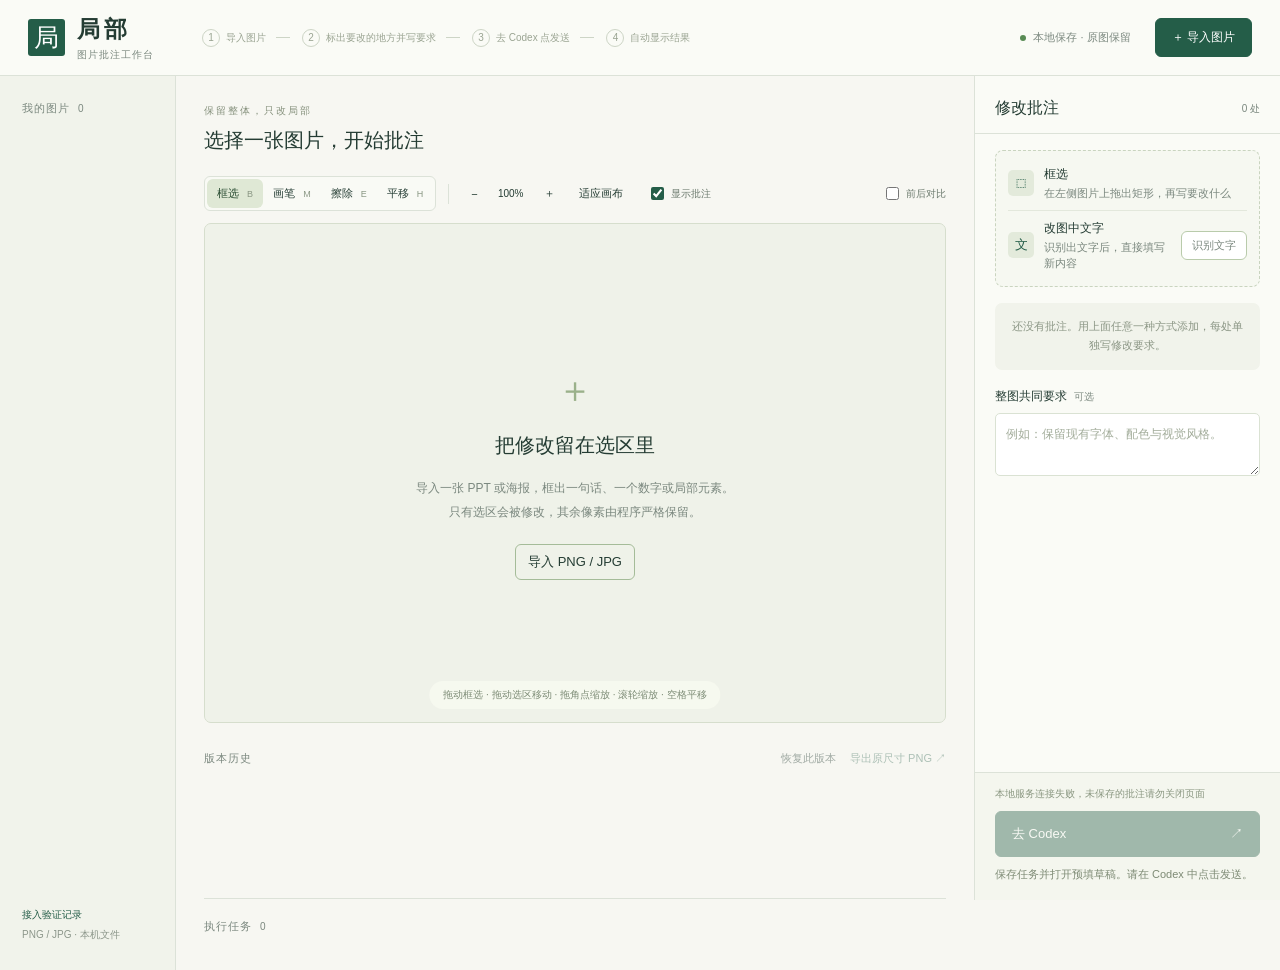
==== web/index.html @ 33b2bcbb "Initial release: local image annotation tool with Codex handoff Annotate PNG/JPG images in a local w" ====
<!doctype html>
<html lang="zh-CN"><head><meta charset="utf-8"><meta name="viewport" content="width=device-width,initial-scale=1"><title>局部 · 图片批注工作台</title><link rel="stylesheet" href="editor.css"><link rel="stylesheet" href="status.css"></head>
<body>
<header class="topbar"><div class="brand"><span class="brand-mark">局</span><div><strong>局部</strong><span>图片批注工作台</span></div></div>
<ol id="steps" class="steps" aria-label="使用步骤"><li data-step="1"><b>1</b>导入图片</li><li data-step="2"><b>2</b>标出要改的地方并写要求</li><li data-step="3"><b>3</b>去 Codex 点发送</li><li data-step="4"><b>4</b>自动显示结果</li></ol>
<div class="local-indicator"><i></i>本地保存 · 原图保留</div><button id="upload" class="primary">＋ 导入图片</button><input id="file" type="file" accept="image/png,image/jpeg" hidden></header>
<div class="app">
<aside class="library"><div class="section-label">我的图片 <span id="image-count">0</span></div><div id="images"></div><div class="library-foot"><a href="probe.html">接入验证记录</a><span>PNG / JPG · 本机文件</span></div></aside>
<main>
<div class="document-head"><div><p class="eyebrow">保留整体，只改局部</p><h1 id="document-name">选择一张图片，开始批注</h1></div><span id="dimensions" class="muted"></span></div>
<div id="live-status" class="live-status" role="status" hidden><span id="live-status-text"></span><button id="live-status-action" hidden></button></div>
<div class="canvas-tools">
<div class="segmented" role="toolbar" aria-label="画布工具"><button id="draw-tool" class="active" title="拖动创建选区，快捷键 B">框选 <kbd>B</kbd></button><button id="brush-tool" title="在选区内涂出允许修改的部分，快捷键 M">画笔 <kbd>M</kbd></button><button id="erase-tool" title="擦掉画笔涂过的部分，快捷键 E">擦除 <kbd>E</kbd></button><button id="pan-tool" title="拖动平移，快捷键 H；空格临时平移">平移 <kbd>H</kbd></button></div>
<div id="brush-options" class="brush-options" hidden><label>笔宽 <input id="brush-size" type="number" min="1" max="1000" value="24"> px</label><button id="rect-mask" title="删除当前选区的画笔遮罩，恢复为整个矩形都可修改">清除遮罩</button></div>
<span class="divider"></span><button id="zoom-out" aria-label="缩小">−</button><output id="zoom">100%</output><button id="zoom-in" aria-label="放大">＋</button><button id="fit">适应画布</button><label class="toggle"><input id="show-boxes" type="checkbox" checked>显示批注</label><label class="toggle compare-toggle"><input id="compare" type="checkbox">前后对比</label></div>
<div id="stage" tabindex="0" aria-label="图片画布，框选模式下拖动创建矩形，平移模式下拖动移动图片"><canvas id="canvas"></canvas><div id="empty"><div class="empty-symbol">＋</div><h2>把修改留在选区里</h2><p>导入一张 PPT 或海报，框出一句话、一个数字或局部元素。<br>只有选区会被修改，其余像素由程序严格保留。</p><button id="empty-upload" class="outline">导入 PNG / JPG</button></div><div id="canvas-hint">拖动框选 · 点击选区调整 · 滚轮缩放 · 空格平移</div></div>
<div id="compare-controls" hidden><span>修改前</span><select id="compare-base" aria-label="对比基准版本"></select><input id="slider" type="range" min="0" max="100" value="50" aria-label="前后滑动对比"><span>当前查看版本</span></div>
<div class="version-head"><span class="section-label">版本历史</span><div><button id="restore" class="text-button" disabled>恢复此版本</button><a id="export" class="export" download="图片.png">导出原尺寸 PNG ↗</a></div></div><div id="versions" class="versions"></div>
<section class="task-section"><div class="section-label">执行任务 <span id="task-count">0</span></div><div id="tasks"></div></section>
</main>
<aside class="inspector">
<div class="inspector-head"><h2>修改批注</h2><span id="region-count">0 处</span></div>
<div class="inspector-body">
<section class="add-panel" aria-label="添加批注">
<div class="add-way"><span class="way-icon">⬚</span><div><b>框选</b><span>在左侧图片上拖出矩形，再写要改什么</span></div></div>
<div class="add-way"><span class="way-icon">文</span><div><b>改图中文字</b><span>识别出文字后，直接填写新内容</span></div><button id="ocr">识别文字</button></div>
<p id="ocr-status" role="status"></p><div id="ocr-rows" class="ocr-rows"></div>
</section>
<div id="regions-empty" class="regions-empty">还没有批注。用上面任意一种方式添加，每处单独写修改要求。</div>
<div id="regions"></div>
<div class="overall"><label for="overall">整图共同要求 <span>可选</span></label><textarea id="overall" rows="2" placeholder="例如：保留现有字体、配色与视觉风格。"></textarea></div>
</div>
<div class="submit-panel"><div id="save-state">批注随时保存到本地</div><button id="submit" class="primary" disabled>去 Codex <span>↗</span></button><p id="dispatch-help">保存任务并打开预填草稿。请在 Codex 中点击发送。</p></div>
</aside>
</div><div id="toast" role="status" hidden></div><script src="app.js"></script></body></html>
---- web/editor.css ----
:root{--paper:#f7f7f2;--ink:#243c33;--muted:#7b887f;--line:#dce2d8;--green:#245d48;--pale:#e8eddf;--accent:#df634b}*{box-sizing:border-box}body{margin:0;background:var(--paper);color:var(--ink);font:13px "Microsoft YaHei UI","Microsoft YaHei",sans-serif}button,input,textarea,select{font:inherit}button,a,input,textarea,select{outline-offset:4px}button{cursor:pointer;border:1px solid var(--line);background:transparent;color:inherit;border-radius:6px;padding:8px 12px;transition:background .15s}button:hover{background:#e7ecdf}button:disabled{opacity:.4;cursor:not-allowed}a{color:var(--green);text-decoration:none}.primary{background:var(--green);color:#fff;border-color:var(--green)}.primary:hover{background:#174a38}.topbar{height:76px;padding:0 28px;display:flex;align-items:center;border-bottom:1px solid var(--line);gap:24px;background:#fafbf6}.brand{display:flex;gap:12px;align-items:center}.brand-mark{width:37px;height:37px;display:grid;place-items:center;background:var(--green);color:#fff;border-radius:3px;font-family:"SimSun",serif;font-size:25px}.brand strong{font-family:"SimSun",serif;font-size:23px;letter-spacing:4px}.brand div>span{display:block;font-size:10px;color:var(--muted);margin-top:3px;letter-spacing:1px}.local-indicator{display:flex;align-items:center;gap:7px;color:var(--muted);margin-left:auto;font-size:11px}.local-indicator i{height:6px;width:6px;background:#588b54;border-radius:50%}.topbar .primary{font-size:12px;padding:10px 16px}.app{display:grid;grid-template-columns:176px minmax(360px,1fr) 306px;min-height:calc(100vh - 76px)}.library{border-right:1px solid var(--line);padding:25px 14px;background:#f1f3eb;display:flex;flex-direction:column}.section-label{font-size:11px;letter-spacing:1px;color:var(--muted);display:flex;gap:8px;align-items:center}.section-label span{font-size:10px;letter-spacing:0}.library .section-label{padding:0 8px 18px}.image-card{border:1px solid transparent;padding:7px;width:100%;display:block;text-align:left;margin-bottom:12px}.image-card.active{background:#fff;border-color:#afc3a2}.image-card img{width:100%;aspect-ratio:1.45;object-fit:contain;background:#e3e8dc;border-radius:3px}.image-card strong{display:block;margin:9px 0 4px;font-size:11px;overflow:hidden;text-overflow:ellipsis;white-space:nowrap;font-weight:400}.image-card small{color:var(--muted);font-size:10px}.library-foot{margin-top:auto;padding:24px 8px 0;font-size:10px;line-height:2}.library-foot span{display:block;color:#8c968a}main{min-width:0;padding:28px 28px 36px}.document-head{display:flex;justify-content:space-between;align-items:end;gap:16px;margin-bottom:22px}.eyebrow{font-size:10px;letter-spacing:2px;color:#87927e;margin:0 0 9px}h1{font-size:20px;margin:0;font-weight:500;max-width:520px;overflow:hidden;text-overflow:ellipsis;white-space:nowrap}.muted{font-size:10px;color:var(--muted);white-space:nowrap}.canvas-tools{display:flex;align-items:center;gap:4px;margin-bottom:12px;flex-wrap:wrap;font-size:11px}.canvas-tools button{padding:7px 9px;border-color:transparent}
.brush-options{display:flex;align-items:center;gap:6px;margin-left:8px;padding:3px 4px 3px 10px;border:1px solid #e7c3b8;background:#fdf4f0;border-radius:6px;color:#8b4f3e}
.brush-options input{width:52px;padding:3px 4px;border:1px solid #e3cfc6;border-radius:4px;font-size:11px}
.brush-options button{font-size:11px;color:#8b4f3e}.segmented{display:flex;border:1px solid var(--line);border-radius:6px;padding:2px;background:#f9faf5}.segmented button.active{background:#dfe8d5;color:#25492e}.segmented button{border:0;padding:7px 10px}.divider{height:20px;width:1px;background:var(--line);margin:0 8px}kbd{font-size:9px;color:#8a9784;font-family:inherit;margin-left:5px}#zoom{width:38px;text-align:center;font-size:10px}label.toggle{display:flex;align-items:center;gap:4px;margin-left:10px;color:#6d7b6f;font-size:10px}input[type=checkbox]{accent-color:var(--green)}.compare-toggle{margin-left:auto!important}#stage{height:max(340px,calc(100vh - 400px));max-height:680px;min-height:340px;background-color:#e8ece2;background-image:radial-gradient(#bac5b4 .55px,transparent .55px);background-size:12px 12px;border:1px solid #d6decd;border-radius:7px;position:relative;overflow:hidden;touch-action:none}#stage:focus{outline:1px solid #aac39a}canvas{width:100%;height:100%;display:block;touch-action:none}#canvas-hint{position:absolute;bottom:13px;left:50%;transform:translateX(-50%);white-space:nowrap;border-radius:20px;background:#f8faf0e8;padding:7px 14px;color:#7c8b75;font-size:10px;pointer-events:none}#empty{position:absolute;inset:0;display:flex;flex-direction:column;align-items:center;justify-content:center;background:#eff2e9}.empty-symbol{font-size:36px;color:#9ab18a;font-weight:200}#empty h2{font-size:20px;font-weight:400}#empty p{font-size:12px;text-align:center;line-height:2;color:var(--muted);margin:0 0 20px}.outline{border-color:#a5bc99}#compare-controls{display:flex;gap:10px;align-items:center;font-size:10px;color:var(--muted);padding:14px 0 0}#compare-controls select{max-width:140px;font-size:10px;border:1px solid var(--line);padding:6px;background:var(--paper);border-radius:4px}#slider{flex:1;accent-color:var(--green);min-width:60px}.version-head{display:flex;align-items:center;justify-content:space-between;margin:23px 0 12px}.version-head>div{display:flex;gap:14px;align-items:center;font-size:11px}.text-button{border:0;padding:5px 0;font-size:11px}.export{cursor:pointer}.export[aria-disabled=true]{pointer-events:none;opacity:.35}.versions{display:flex;gap:10px;overflow-x:auto;padding:0 0 8px;min-height:95px}.version-card{min-width:108px;max-width:125px;padding:5px;border:1px solid var(--line);text-align:left;background:#fafbf7;position:relative}.version-card.selected{border-color:#6b945b;background:#e8efdf}.version-card img{width:100%;height:58px;object-fit:contain;background:#e3e8dd;display:block}.version-card strong{font-size:10px;display:block;font-weight:400;margin:6px 0 1px}.version-card small{font-size:9px;color:var(--muted)}.version-card .current{position:absolute;top:8px;right:7px;background:#fffef1e0;color:#507440;border-radius:3px;padding:2px 4px;font-size:8px}.inspector{border-left:1px solid var(--line);background:#fafbf6;display:flex;flex-direction:column;min-width:0;height:calc(100vh - 76px);position:sticky;top:0;overflow:hidden}.inspector-head{display:flex;justify-content:space-between;align-items:center;padding:22px 20px 14px;border-bottom:1px solid var(--line)}
.inspector-body{flex:1;min-height:0;overflow:auto;padding:16px 20px 20px}.inspector h2{font-size:16px;font-weight:500;margin:0}.inspector-head span{color:var(--muted);font-size:10px}.panel-hint{font-size:11px;color:#8b9685;line-height:1.8;margin:12px 0 22px}.region{padding:12px;margin:0 0 10px;border:1px solid var(--line);border-radius:7px;background:#fff}
.region.active{border-color:#e7a597;box-shadow:0 0 0 2px #df634b14}.region.active textarea{border-color:#a1b98f}.region-top{display:flex;align-items:center;gap:7px;margin-bottom:10px;font-size:11px}.number{background:var(--accent);color:white;width:21px;height:21px;display:grid;place-items:center;border-radius:4px;font-size:11px}.region-top button{border:0;font-size:10px;color:#929b8c;margin-left:auto;padding:3px 4px}textarea{background:#fff;border:1px solid #dae2d3;border-radius:5px;padding:10px;resize:vertical;width:100%;line-height:1.7;color:#34473c;font-size:12px}textarea::placeholder{color:#a3ad9b}textarea:focus{outline:1px solid #a3bc91}.coords{display:grid;grid-template-columns:repeat(4,1fr);gap:6px;margin-top:9px}.coords label{font-size:9px;color:#8a9781}.coords input{width:100%;font-size:10px;background:#f1f4e9;border:1px solid #e2e7da;padding:5px 4px;border-radius:3px;color:#586d4d;margin-top:3px}.overall{margin-top:18px}
.overall label{display:block;font-size:12px;margin-bottom:8px}
.overall label span{font-size:10px;color:var(--muted);margin-left:4px}.overall p{font-size:10px;color:#8f9a85;line-height:1.8}.submit-panel{padding:14px 20px 16px;border-top:1px solid var(--line);background:#f4f6ee}#save-state{font-size:10px;color:#8a9781;margin-bottom:10px}.submit-panel .primary{width:100%;display:flex;justify-content:space-between;padding:13px 16px;font-size:13px}.submit-panel p{font-size:11px;color:#7d8a74;line-height:1.7;margin:8px 0 0}.task-section{border-top:1px solid var(--line);margin-top:20px;padding-top:20px}.task{border-bottom:1px solid #e1e6d9;padding:14px 0;font-size:11px;line-height:1.8}.task-top{display:flex;gap:10px;align-items:center;flex-wrap:wrap}.task-id{font-size:9px;color:#9aa38f}.status{display:inline-block;border-radius:4px;padding:2px 7px;font-size:10px;background:#e8eddf;color:#6b7f58}.status.failed,.status.needs_adjustment{background:#f4e6de;color:#a16444}.status.completed{background:#e1edda;color:#548044}.task p{font-size:10px;color:#8d9783;margin:7px 0}.task .error{color:#ad5b39}.task button{font-size:10px;padding:4px 9px;margin-right:6px}.task details{color:#8b9780;font-size:10px}.task pre{white-space:pre-wrap;overflow-wrap:anywhere}#toast{position:fixed;bottom:24px;left:50%;transform:translateX(-50%);max-width:640px;width:max-content;padding:13px 20px;background:#244b3d;color:#fff;font-size:12px;line-height:1.7;box-shadow:0 4px 20px #152d2520;border-radius:6px;z-index:20}#toast.error{background:#884e36}[hidden]{display:none!important}@media(max-width:1100px){.app{grid-template-columns:130px minmax(320px,1fr) 270px}main{padding:24px 18px}.library{padding:22px 8px}.inspector-head,.inspector-body,.submit-panel{padding-left:14px;padding-right:14px}.add-way>div>span{font-size:10px}.compare-toggle{margin-left:8px!important}}@media(max-width:800px){.app{grid-template-columns:90px 1fr}.inspector{grid-column:1/-1;border-left:0;border-top:1px solid var(--line);position:static;max-height:none}.library{grid-row:1}.topbar{padding:0 16px}.local-indicator{display:none}.topbar .primary{margin-left:auto}.document-head{display:block}.muted{display:block;margin-top:8px}.inspector #regions{display:grid;grid-template-columns:repeat(auto-fit,minmax(230px,1fr));gap:16px}.submit-panel{max-width:420px}#canvas-hint{font-size:8px;padding:5px 9px}h1{font-size:17px}.canvas-tools{gap:1px}.canvas-tools label{margin-left:4px}}

.steps{display:flex;gap:6px;list-style:none;margin:0 0 0 18px;padding:0;font-size:11px;color:#9aa492;min-width:0}
.steps li{display:flex;align-items:center;gap:6px;padding:6px 10px 6px 6px;border-radius:20px;white-space:nowrap}
.steps li b{width:18px;height:18px;border-radius:50%;display:grid;place-items:center;font-size:10px;font-weight:500;border:1px solid #cdd5c6;color:#9aa492}
.steps li+li::before{content:'';width:14px;height:1px;background:#cdd5c6;margin-right:6px;margin-left:-8px}
.steps li.current{background:#e5ecdc;color:var(--ink);font-weight:500}
.steps li.current b{background:var(--green);border-color:var(--green);color:#fff}
.steps li.done{color:#6f8a62}
.steps li.done b{background:#dbe7d1;border-color:#b9cdab;color:#4e7341}
.add-panel{border:1px dashed #c9d4bf;border-radius:8px;padding:6px 12px;background:#f6f8f1}
.add-way{display:flex;align-items:center;gap:10px;padding:8px 0;font-size:11px;color:var(--muted)}
.add-way+.add-way{border-top:1px solid #e3e8dc}
.add-way b{display:block;color:var(--ink);font-size:12px;font-weight:500;margin-bottom:2px}
.add-way>div{flex:1;min-width:0;line-height:1.5}
.way-icon{width:26px;height:26px;flex-shrink:0;display:grid;place-items:center;border-radius:5px;background:#e3eadb;color:var(--green);font-size:13px}
.add-way button{flex-shrink:0;font-size:11px;padding:6px 10px;background:#fff;border-color:#b9cbab}
#ocr-status{font-size:11px;line-height:1.7;color:#5f7259;margin:4px 0 6px}
#ocr-status:empty{display:none}
.ocr-rows{max-height:250px;overflow:auto;margin:0 -4px 6px;padding:0 4px}
.ocr-rows:empty{display:none}
.region.ocr-row{display:flex;align-items:center;gap:6px;padding:6px;margin:0 0 6px;border-radius:5px}
.ocr-pair{flex:1;display:flex;align-items:center;gap:4px;min-width:0}
.ocr-pair input{flex:1;min-width:0;padding:6px 7px;border:1px solid var(--line);border-radius:4px;font-size:12px}
.ocr-pair input:first-child{background:#f4f6ef;color:#5f6d5c}
.ocr-pair .arrow{color:#a5b09c;font-size:11px}
.ocr-row button{flex-shrink:0;font-size:11px;padding:5px 8px}
.regions-empty{margin:16px 0 0;padding:14px;border-radius:7px;background:#f1f3eb;color:#8b9685;font-size:11px;line-height:1.8;text-align:center}
#regions{margin-top:16px}
.chip{font-size:10px;padding:1px 6px;border-radius:3px;background:#f6e6e0;color:#a5533d}
.region .scope{display:block;color:#8b9685;font-size:10px;line-height:1.6;margin-top:6px}
.advanced{margin-top:6px;font-size:10px;color:#8b9685}
.advanced summary{cursor:pointer;padding:3px 0}
.advanced .margin{display:block;margin-top:8px;color:#8a9781}
.advanced .margin input{width:64px;font-size:10px;background:#f1f4e9;border:1px solid #e2e7da;padding:4px;border-radius:3px}
.advanced small{display:block;line-height:1.6;margin-top:6px}
@media(max-width:1400px){.steps li{padding-right:6px}.steps{font-size:10px}}
@media(max-width:1250px){.local-indicator{display:none}.steps{margin-left:auto}.topbar .primary{margin-left:0}}
@media(max-width:1060px){.steps li:not(.current){display:none}.steps li+li::before{display:none}}
@media(max-width:800px){.steps{display:none}.inspector{height:auto;overflow:visible}.inspector-body{overflow:visible}}
---- web/status.css ----
.live-status{display:flex;justify-content:space-between;align-items:center;gap:16px;padding:12px 14px;border:1px solid #cbd8c1;border-radius:6px;background:#edf2e5;margin:0 0 16px;font-size:12px;line-height:1.8}
.live-status span{min-width:0;overflow-wrap:anywhere}
.live-status button{flex-shrink:0;border-color:#a4bc95;background:#fff;font-size:11px;padding:5px 10px}
.live-status.error{background:#fbefe6;border-color:#e2bc9e;color:#97582f}
.live-status.error button{border-color:#d6b08d;color:#875027}
.live-status.done{background:#e7f0df;color:#476b35}
@media(max-width:800px){.live-status{align-items:flex-start;gap:8px;font-size:11px;padding:10px}.live-status button{font-size:10px}}
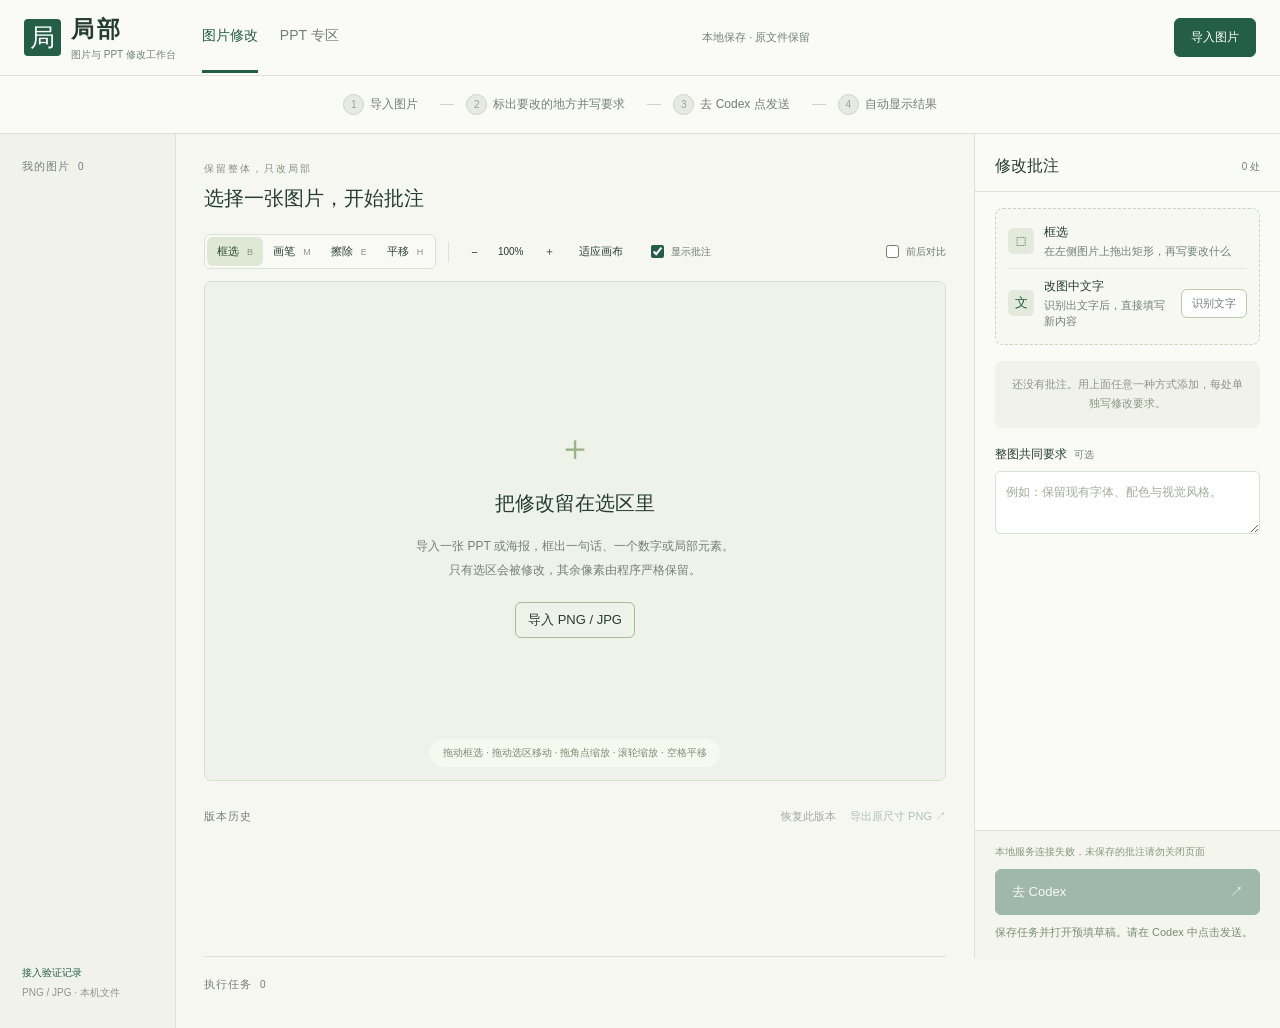
==== commit 53317508: "Add local PPT workflow with validated visual analysis Add PPT import, object plans, native text edit" ====
--- a/web/index.html
+++ b/web/index.html
@@ -1,9 +1,7 @@
 <!doctype html>
-<html lang="zh-CN"><head><meta charset="utf-8"><meta name="viewport" content="width=device-width,initial-scale=1"><title>局部 · 图片批注工作台</title><link rel="stylesheet" href="editor.css"><link rel="stylesheet" href="status.css"></head>
+<html lang="zh-CN"><head><meta charset="utf-8"><meta name="viewport" content="width=device-width,initial-scale=1"><title>局部 · 图片批注工作台</title><link rel="stylesheet" href="editor.css"><link rel="stylesheet" href="status.css"><link rel="stylesheet" href="common.css"></head>
 <body>
-<header class="topbar"><div class="brand"><span class="brand-mark">局</span><div><strong>局部</strong><span>图片批注工作台</span></div></div>
-<ol id="steps" class="steps" aria-label="使用步骤"><li data-step="1"><b>1</b>导入图片</li><li data-step="2"><b>2</b>标出要改的地方并写要求</li><li data-step="3"><b>3</b>去 Codex 点发送</li><li data-step="4"><b>4</b>自动显示结果</li></ol>
-<div class="local-indicator"><i></i>本地保存 · 原图保留</div><button id="upload" class="primary">＋ 导入图片</button><input id="file" type="file" accept="image/png,image/jpeg" hidden></header>
+<header class="topbar"><a class="brand" href="/" aria-label="局部工作台"><span class="brand-mark">局</span><div><strong>局部</strong><span>图片与 PPT 修改工作台</span></div></a><nav aria-label="工作区"><a href="/" aria-current="page">图片修改</a><a href="ppt.html">PPT 专区</a></nav><span class="local-indicator">本地保存 · 原文件保留</span><button id="upload" class="primary">导入图片</button><input id="file" type="file" accept="image/png,image/jpeg" hidden></header><ol id="steps" class="steps" aria-label="使用步骤"><li data-step="1"><b>1</b>导入图片</li><li data-step="2"><b>2</b>标出要改的地方并写要求</li><li data-step="3"><b>3</b>去 Codex 点发送</li><li data-step="4"><b>4</b>自动显示结果</li></ol>
 <div class="app">
 <aside class="library"><div class="section-label">我的图片 <span id="image-count">0</span></div><div id="images"></div><div class="library-foot"><a href="probe.html">接入验证记录</a><span>PNG / JPG · 本机文件</span></div></aside>
 <main>
@@ -30,6 +28,6 @@
 <div id="regions"></div>
 <div class="overall"><label for="overall">整图共同要求 <span>可选</span></label><textarea id="overall" rows="2" placeholder="例如：保留现有字体、配色与视觉风格。"></textarea></div>
 </div>
-<div class="submit-panel"><div id="save-state">批注随时保存到本地</div><button id="submit" class="primary" disabled>去 Codex <span>↗</span></button><p id="dispatch-help">保存任务并打开预填草稿。请在 Codex 中点击发送。</p></div>
+<div class="submit-panel"><div id="save-state">批注随时保存到本地</div><div id="active-task" hidden><p id="active-task-text"></p><div class="active-task-actions"><button id="reopen-task">重新打开 Codex</button><button id="cancel-active-task">取消任务，继续编辑</button></div></div><button id="submit" class="primary" disabled>去 Codex <span>↗</span></button><p id="dispatch-help">保存任务并打开预填草稿。请在 Codex 中点击发送。</p></div>
 </aside>
 </div><div id="toast" role="status" hidden></div><script src="app.js"></script></body></html>
--- a/web/status.css
+++ b/web/status.css
@@ -4,4 +4,8 @@
 .live-status.error{background:#fbefe6;border-color:#e2bc9e;color:#97582f}
 .live-status.error button{border-color:#d6b08d;color:#875027}
 .live-status.done{background:#e7f0df;color:#476b35}
+#active-task{padding:10px;border:1px solid #cbd8c1;border-radius:6px;background:#edf2e5}
+#active-task p{margin:0 0 10px;overflow-wrap:anywhere}
+.active-task-actions{display:flex;flex-wrap:wrap;gap:8px}
+.active-task-actions button{background:#fff;font-size:11px;padding:7px 9px}
 @media(max-width:800px){.live-status{align-items:flex-start;gap:8px;font-size:11px;padding:10px}.live-status button{font-size:10px}}
--- a/web/common.css
+++ b/web/common.css
@@ -0,0 +1,11 @@
+/* Shared brand, typography and navigation for both workspaces. */
+:root{--ui-font:"Segoe UI","Microsoft YaHei UI","Microsoft YaHei",sans-serif;--green:#245d48;--ink:#243c33;--muted:#718078;--line:#dce2d8;--paper:#f7f7f2;--primary:var(--green);--header-bg:#fafbf6}
+body{font-family:var(--ui-font);color:var(--ink)}body .topbar{height:76px;padding:0 24px;display:flex;align-items:center;gap:26px;background:var(--header-bg);border-bottom:1px solid var(--line);font:14px var(--ui-font)}
+.topbar .brand{display:flex;align-items:center;gap:10px;flex-shrink:0;color:var(--ink);text-decoration:none}.topbar .brand-mark{width:37px;height:37px;display:grid;place-items:center;background:var(--green);color:white;border-radius:4px;font:25px SimSun,serif}.topbar .brand strong{font-size:23px;letter-spacing:3px;font-family:var(--ui-font)}.topbar .brand div>span{display:block;font-size:10px;color:var(--muted);letter-spacing:0;margin-top:3px}
+.topbar nav{display:flex;gap:22px;white-space:nowrap}.topbar nav a{display:block;padding:25px 0;color:var(--muted);text-decoration:none;border-bottom:3px solid transparent}.topbar nav a[aria-current=page]{color:var(--green);border-color:var(--green)}.topbar .local-indicator{display:flex;align-items:center;margin-left:auto;color:var(--muted);font:11px var(--ui-font);white-space:nowrap}.topbar #upload{margin-left:auto;flex-shrink:0;background:var(--green);border:1px solid var(--green);border-radius:6px;padding:10px 16px;color:white;font:12px var(--ui-font)}
+body>.steps{display:flex;align-items:center;justify-content:center;flex-wrap:wrap;gap:18px;list-style:none;margin:0;padding:12px 18px;background:var(--header-bg);border-bottom:1px solid var(--line);color:var(--muted);font:12px var(--ui-font)}body>.steps li{display:flex;align-items:center;gap:6px;white-space:nowrap}body>.steps b{display:inline-grid;place-items:center;width:21px;height:21px;border-radius:50%;background:#e6ebe2;font-weight:500}body>.steps li.active{color:var(--green);font-weight:650}body>.steps li.active b{background:var(--green);color:white}
+.library-entry{position:relative;min-width:0}.library-entry .entry-menu{position:absolute;right:3px;top:5px;margin:0}.entry-menu summary{list-style:none;padding:4px 9px;background:var(--header-bg);border:1px solid var(--line);border-radius:4px;cursor:pointer}.entry-menu[open]{z-index:5}.entry-menu button{display:block;min-width:135px;font:12px var(--ui-font);white-space:normal;background:white;box-shadow:0 4px 16px #243c3320}.library-entry>.deck-button{padding-right:36px!important}.entry-menu button:disabled{opacity:1;color:var(--muted)}
+@media(max-width:1100px){.topbar .local-indicator{display:none}body .topbar{gap:22px;padding:0 16px}body>.steps{gap:10px;font-size:11px}}
+@media(max-width:600px){.topbar .brand div>span{display:none}body .topbar{gap:12px;padding:0 10px}.topbar nav{gap:12px;font-size:12px}.topbar .brand{gap:5px}.topbar .brand strong{font-size:19px}.topbar .brand-mark{width:29px;height:29px;font-size:21px}.topbar #upload{padding:9px}body>.steps{justify-content:flex-start}}
+
+body>.steps li.current{color:var(--green);background:#e5ecdc}body>.steps li.current b{background:var(--green);color:white}@media(max-width:1060px){body>.steps li:not(.current){display:flex}}@media(max-width:800px){body>.steps{display:flex}}
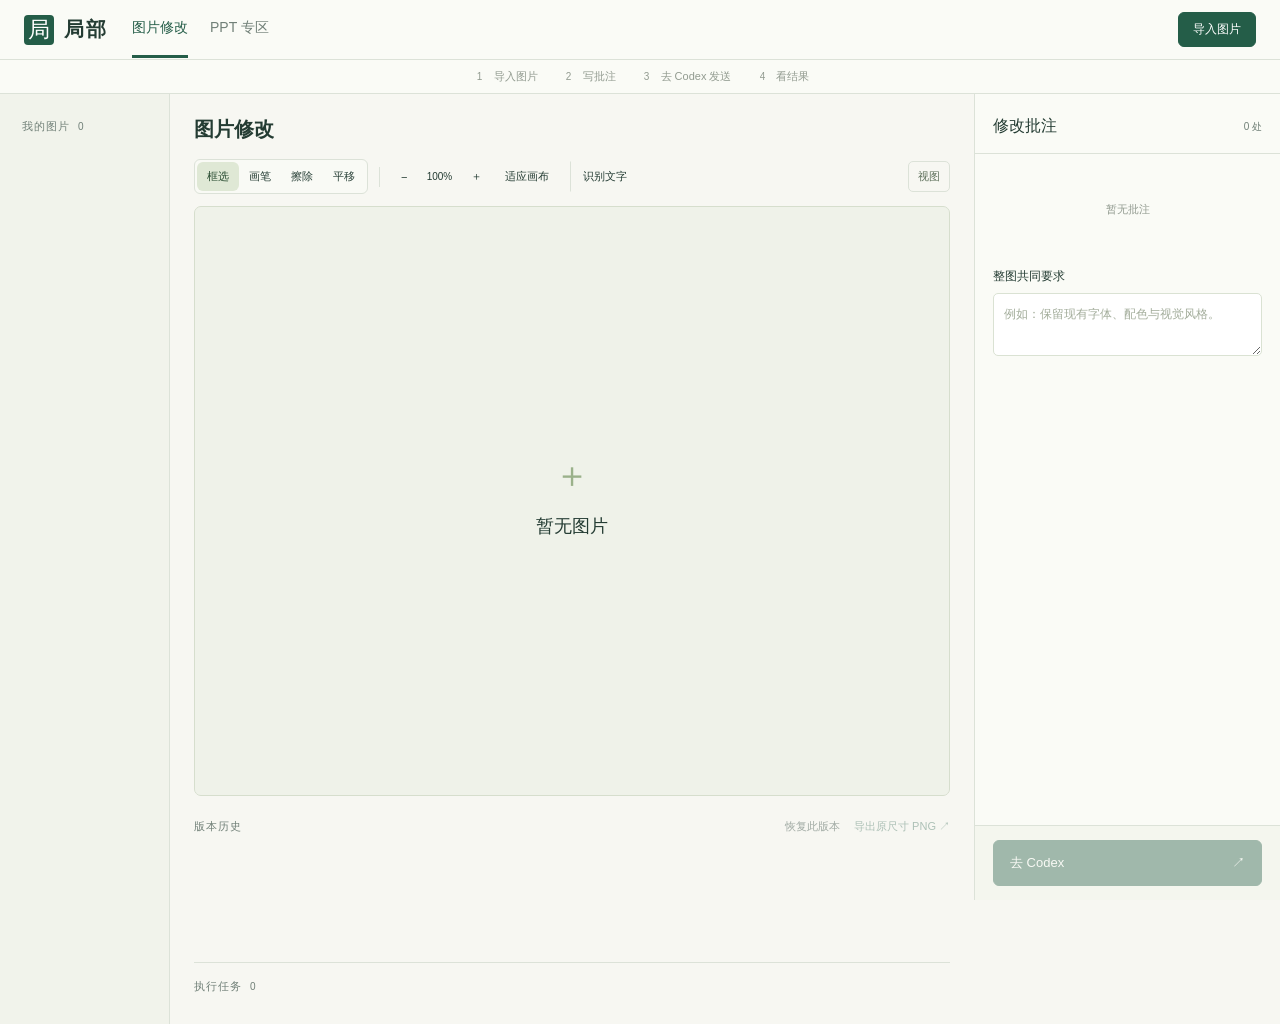
==== commit 628e42e5: "Simplify editor UI and restore per-page PPT requirements" ====
--- a/web/index.html
+++ b/web/index.html
@@ -1,17 +1,17 @@
 <!doctype html>
 <html lang="zh-CN"><head><meta charset="utf-8"><meta name="viewport" content="width=device-width,initial-scale=1"><title>局部 · 图片批注工作台</title><link rel="stylesheet" href="editor.css"><link rel="stylesheet" href="status.css"><link rel="stylesheet" href="common.css"></head>
 <body>
-<header class="topbar"><a class="brand" href="/" aria-label="局部工作台"><span class="brand-mark">局</span><div><strong>局部</strong><span>图片与 PPT 修改工作台</span></div></a><nav aria-label="工作区"><a href="/" aria-current="page">图片修改</a><a href="ppt.html">PPT 专区</a></nav><span class="local-indicator">本地保存 · 原文件保留</span><button id="upload" class="primary">导入图片</button><input id="file" type="file" accept="image/png,image/jpeg" hidden></header><ol id="steps" class="steps" aria-label="使用步骤"><li data-step="1"><b>1</b>导入图片</li><li data-step="2"><b>2</b>标出要改的地方并写要求</li><li data-step="3"><b>3</b>去 Codex 点发送</li><li data-step="4"><b>4</b>自动显示结果</li></ol>
+<header class="topbar"><a class="brand" href="/" aria-label="局部工作台"><span class="brand-mark">局</span><strong>局部</strong></a><nav aria-label="工作区"><a href="/" aria-current="page">图片修改</a><a href="ppt.html">PPT 专区</a></nav><button id="upload" class="primary">导入图片</button><input id="file" type="file" accept="image/png,image/jpeg" hidden></header><ol id="steps" class="steps" aria-label="使用步骤"><li data-step="1"><b>1</b>导入图片</li><li data-step="2"><b>2</b>写批注</li><li data-step="3"><b>3</b>去 Codex 发送</li><li data-step="4"><b>4</b>看结果</li></ol>
 <div class="app">
-<aside class="library"><div class="section-label">我的图片 <span id="image-count">0</span></div><div id="images"></div><div class="library-foot"><a href="probe.html">接入验证记录</a><span>PNG / JPG · 本机文件</span></div></aside>
+<aside class="library"><div class="section-label">我的图片 <span id="image-count">0</span></div><div id="images"></div></aside>
 <main>
-<div class="document-head"><div><p class="eyebrow">保留整体，只改局部</p><h1 id="document-name">选择一张图片，开始批注</h1></div><span id="dimensions" class="muted"></span></div>
+<div class="document-head"><div><h1 id="document-name">图片修改</h1></div><span id="dimensions" class="muted"></span></div>
 <div id="live-status" class="live-status" role="status" hidden><span id="live-status-text"></span><button id="live-status-action" hidden></button></div>
 <div class="canvas-tools">
-<div class="segmented" role="toolbar" aria-label="画布工具"><button id="draw-tool" class="active" title="拖动创建选区，快捷键 B">框选 <kbd>B</kbd></button><button id="brush-tool" title="在选区内涂出允许修改的部分，快捷键 M">画笔 <kbd>M</kbd></button><button id="erase-tool" title="擦掉画笔涂过的部分，快捷键 E">擦除 <kbd>E</kbd></button><button id="pan-tool" title="拖动平移，快捷键 H；空格临时平移">平移 <kbd>H</kbd></button></div>
+<div class="segmented" role="toolbar" aria-label="画布工具"><button id="draw-tool" class="active" title="拖动创建选区，快捷键 B">框选</button><button id="brush-tool" title="在选区内涂出允许修改的部分，快捷键 M">画笔</button><button id="erase-tool" title="擦掉画笔涂过的部分，快捷键 E">擦除</button><button id="pan-tool" title="拖动平移，快捷键 H；空格临时平移">平移</button></div>
 <div id="brush-options" class="brush-options" hidden><label>笔宽 <input id="brush-size" type="number" min="1" max="1000" value="24"> px</label><button id="rect-mask" title="删除当前选区的画笔遮罩，恢复为整个矩形都可修改">清除遮罩</button></div>
-<span class="divider"></span><button id="zoom-out" aria-label="缩小">−</button><output id="zoom">100%</output><button id="zoom-in" aria-label="放大">＋</button><button id="fit">适应画布</button><label class="toggle"><input id="show-boxes" type="checkbox" checked>显示批注</label><label class="toggle compare-toggle"><input id="compare" type="checkbox">前后对比</label></div>
-<div id="stage" tabindex="0" aria-label="图片画布，框选模式下拖动创建矩形，平移模式下拖动移动图片"><canvas id="canvas"></canvas><div id="empty"><div class="empty-symbol">＋</div><h2>把修改留在选区里</h2><p>导入一张 PPT 或海报，框出一句话、一个数字或局部元素。<br>只有选区会被修改，其余像素由程序严格保留。</p><button id="empty-upload" class="outline">导入 PNG / JPG</button></div><div id="canvas-hint">拖动框选 · 点击选区调整 · 滚轮缩放 · 空格平移</div></div>
+<span class="divider"></span><button id="zoom-out" aria-label="缩小">−</button><output id="zoom">100%</output><button id="zoom-in" aria-label="放大">＋</button><button id="fit">适应画布</button><button id="ocr">识别文字</button><details class="view-menu"><summary>视图</summary><div><label class="toggle"><input id="show-boxes" type="checkbox" checked>显示批注</label><label class="toggle compare-toggle"><input id="compare" type="checkbox">前后对比</label></div></details></div>
+<div id="stage" tabindex="0" aria-label="图片画布，框选模式下拖动创建矩形，平移模式下拖动移动图片"><canvas id="canvas"></canvas><div id="empty"><div class="empty-symbol">＋</div><h2>暂无图片</h2><button id="empty-upload" class="outline" hidden>导入 PNG / JPG</button></div></div>
 <div id="compare-controls" hidden><span>修改前</span><select id="compare-base" aria-label="对比基准版本"></select><input id="slider" type="range" min="0" max="100" value="50" aria-label="前后滑动对比"><span>当前查看版本</span></div>
 <div class="version-head"><span class="section-label">版本历史</span><div><button id="restore" class="text-button" disabled>恢复此版本</button><a id="export" class="export" download="图片.png">导出原尺寸 PNG ↗</a></div></div><div id="versions" class="versions"></div>
 <section class="task-section"><div class="section-label">执行任务 <span id="task-count">0</span></div><div id="tasks"></div></section>
@@ -20,14 +20,12 @@
 <div class="inspector-head"><h2>修改批注</h2><span id="region-count">0 处</span></div>
 <div class="inspector-body">
 <section class="add-panel" aria-label="添加批注">
-<div class="add-way"><span class="way-icon">⬚</span><div><b>框选</b><span>在左侧图片上拖出矩形，再写要改什么</span></div></div>
-<div class="add-way"><span class="way-icon">文</span><div><b>改图中文字</b><span>识别出文字后，直接填写新内容</span></div><button id="ocr">识别文字</button></div>
 <p id="ocr-status" role="status"></p><div id="ocr-rows" class="ocr-rows"></div>
 </section>
-<div id="regions-empty" class="regions-empty">还没有批注。用上面任意一种方式添加，每处单独写修改要求。</div>
+<div id="regions-empty" class="regions-empty">暂无批注</div>
 <div id="regions"></div>
 <div class="overall"><label for="overall">整图共同要求 <span>可选</span></label><textarea id="overall" rows="2" placeholder="例如：保留现有字体、配色与视觉风格。"></textarea></div>
 </div>
-<div class="submit-panel"><div id="save-state">批注随时保存到本地</div><div id="active-task" hidden><p id="active-task-text"></p><div class="active-task-actions"><button id="reopen-task">重新打开 Codex</button><button id="cancel-active-task">取消任务，继续编辑</button></div></div><button id="submit" class="primary" disabled>去 Codex <span>↗</span></button><p id="dispatch-help">保存任务并打开预填草稿。请在 Codex 中点击发送。</p></div>
+<div class="submit-panel"><div id="save-state" hidden></div><div id="active-task" hidden><p id="active-task-text"></p><div class="active-task-actions"><button id="reopen-task">重新打开 Codex</button><button id="cancel-active-task">取消任务，继续编辑</button></div></div><button id="submit" class="primary" disabled>去 Codex <span>↗</span></button></div>
 </aside>
 </div><div id="toast" role="status" hidden></div><script src="app.js"></script></body></html>
--- a/web/editor.css
+++ b/web/editor.css
@@ -45,3 +45,8 @@
 @media(max-width:1250px){.local-indicator{display:none}.steps{margin-left:auto}.topbar .primary{margin-left:0}}
 @media(max-width:1060px){.steps li:not(.current){display:none}.steps li+li::before{display:none}}
 @media(max-width:800px){.steps{display:none}.inspector{height:auto;overflow:visible}.inspector-body{overflow:visible}}
+
+/* Slim presentation, with tools next to the canvas. */
+.app{grid-template-columns:170px minmax(0,1fr) 306px;min-height:calc(100vh - 94px)}main{padding:22px 24px 30px}.document-head{margin-bottom:16px}h1{font-weight:600}.inspector{height:calc(100vh - 94px)}.inspector-head{padding:22px 18px 16px}.inspector-body{padding:16px 18px}.add-panel{border:0;padding:0;background:transparent}.add-panel:has(.ocr-rows:empty):has(#ocr-status:empty){display:none}.regions-empty{margin:0;background:transparent;padding:30px 0;color:#929b90}.canvas-tools{gap:3px}.canvas-tools #ocr{border-left:1px solid var(--line);border-radius:0;margin-left:8px;padding-left:12px}.view-menu{position:relative;margin:0 0 0 auto}.view-menu summary{cursor:pointer;padding:7px 9px;color:#61735e;list-style:none;border:1px solid var(--line);border-radius:5px}.view-menu>div{position:absolute;right:0;top:34px;z-index:8;background:#fff;border:1px solid var(--line);border-radius:6px;padding:10px 14px;min-width:130px;box-shadow:0 5px 20px #243c331c}.view-menu label.toggle{margin:5px 0!important;font-size:11px;white-space:nowrap}#stage{height:max(340px,calc(100vh - 310px));max-height:690px}#empty h2{font-size:18px;margin:14px 0}.region .scope{display:none}.submit-panel{padding:14px 18px}#save-state{color:#994a2a}.overall label span{display:none}.version-head{margin-top:18px}.task-section{margin-top:16px;padding-top:16px}#toast{max-width:calc(100vw - 32px)}
+@media(max-width:1100px){.app{grid-template-columns:130px minmax(0,1fr) 270px}main{padding:18px 14px}.canvas-tools #ocr{margin-left:3px;padding-left:6px}}
+@media(max-width:800px){.app{grid-template-columns:90px minmax(0,1fr)}.inspector{height:auto}.document-head h1{max-width:100%}.view-menu{margin-left:4px}#stage{height:max(340px,calc(100vh - 300px))}}
--- a/web/common.css
+++ b/web/common.css
@@ -3,9 +3,13 @@
 body{font-family:var(--ui-font);color:var(--ink)}body .topbar{height:76px;padding:0 24px;display:flex;align-items:center;gap:26px;background:var(--header-bg);border-bottom:1px solid var(--line);font:14px var(--ui-font)}
 .topbar .brand{display:flex;align-items:center;gap:10px;flex-shrink:0;color:var(--ink);text-decoration:none}.topbar .brand-mark{width:37px;height:37px;display:grid;place-items:center;background:var(--green);color:white;border-radius:4px;font:25px SimSun,serif}.topbar .brand strong{font-size:23px;letter-spacing:3px;font-family:var(--ui-font)}.topbar .brand div>span{display:block;font-size:10px;color:var(--muted);letter-spacing:0;margin-top:3px}
 .topbar nav{display:flex;gap:22px;white-space:nowrap}.topbar nav a{display:block;padding:25px 0;color:var(--muted);text-decoration:none;border-bottom:3px solid transparent}.topbar nav a[aria-current=page]{color:var(--green);border-color:var(--green)}.topbar .local-indicator{display:flex;align-items:center;margin-left:auto;color:var(--muted);font:11px var(--ui-font);white-space:nowrap}.topbar #upload{margin-left:auto;flex-shrink:0;background:var(--green);border:1px solid var(--green);border-radius:6px;padding:10px 16px;color:white;font:12px var(--ui-font)}
-body>.steps{display:flex;align-items:center;justify-content:center;flex-wrap:wrap;gap:18px;list-style:none;margin:0;padding:12px 18px;background:var(--header-bg);border-bottom:1px solid var(--line);color:var(--muted);font:12px var(--ui-font)}body>.steps li{display:flex;align-items:center;gap:6px;white-space:nowrap}body>.steps b{display:inline-grid;place-items:center;width:21px;height:21px;border-radius:50%;background:#e6ebe2;font-weight:500}body>.steps li.active{color:var(--green);font-weight:650}body>.steps li.active b{background:var(--green);color:white}
 .library-entry{position:relative;min-width:0}.library-entry .entry-menu{position:absolute;right:3px;top:5px;margin:0}.entry-menu summary{list-style:none;padding:4px 9px;background:var(--header-bg);border:1px solid var(--line);border-radius:4px;cursor:pointer}.entry-menu[open]{z-index:5}.entry-menu button{display:block;min-width:135px;font:12px var(--ui-font);white-space:normal;background:white;box-shadow:0 4px 16px #243c3320}.library-entry>.deck-button{padding-right:36px!important}.entry-menu button:disabled{opacity:1;color:var(--muted)}
 @media(max-width:1100px){.topbar .local-indicator{display:none}body .topbar{gap:22px;padding:0 16px}body>.steps{gap:10px;font-size:11px}}
 @media(max-width:600px){.topbar .brand div>span{display:none}body .topbar{gap:12px;padding:0 10px}.topbar nav{gap:12px;font-size:12px}.topbar .brand{gap:5px}.topbar .brand strong{font-size:19px}.topbar .brand-mark{width:29px;height:29px;font-size:21px}.topbar #upload{padding:9px}body>.steps{justify-content:flex-start}}
 
-body>.steps li.current{color:var(--green);background:#e5ecdc}body>.steps li.current b{background:var(--green);color:white}@media(max-width:1060px){body>.steps li:not(.current){display:flex}}@media(max-width:800px){body>.steps{display:flex}}
+
+/* One shared, quiet progress rail. Only the current step carries colour. */
+body .topbar{height:60px;gap:24px;padding:0 24px}.topbar nav a{padding:18px 0}.topbar .brand-mark{width:30px;height:30px;font-size:22px}.topbar .brand strong{font-size:20px;letter-spacing:2px}.topbar #upload{padding:8px 14px}
+body>.steps{display:flex;align-items:center;justify-content:center;flex-wrap:wrap;gap:22px;list-style:none;margin:0;padding:6px 18px;background:var(--header-bg);border-bottom:1px solid var(--line);color:#929b90;font:11px var(--ui-font);min-height:34px}
+body>.steps li{display:flex!important;align-items:center;gap:5px;padding:0;border-radius:0;background:transparent;font-weight:400;white-space:nowrap}body>.steps li+li::before{display:none}body>.steps b{display:inline-grid;place-items:center;width:18px;height:18px;border:0;background:transparent;color:inherit;font-size:10px;font-weight:400}body>.steps li.active,body>.steps li.current{background:transparent;color:var(--green);font-weight:650}body>.steps li.active b,body>.steps li.current b{background:var(--green);color:white;border-radius:50%}body>.steps li.done{color:#929b90}body>.steps li.done b{background:transparent;color:inherit}
+@media(max-width:1100px){body>.steps{gap:16px}body .topbar{padding:0 16px;gap:20px}}@media(max-width:760px){body>.steps{gap:12px;font-size:10px}body .topbar{gap:16px}.topbar nav{gap:16px}}
